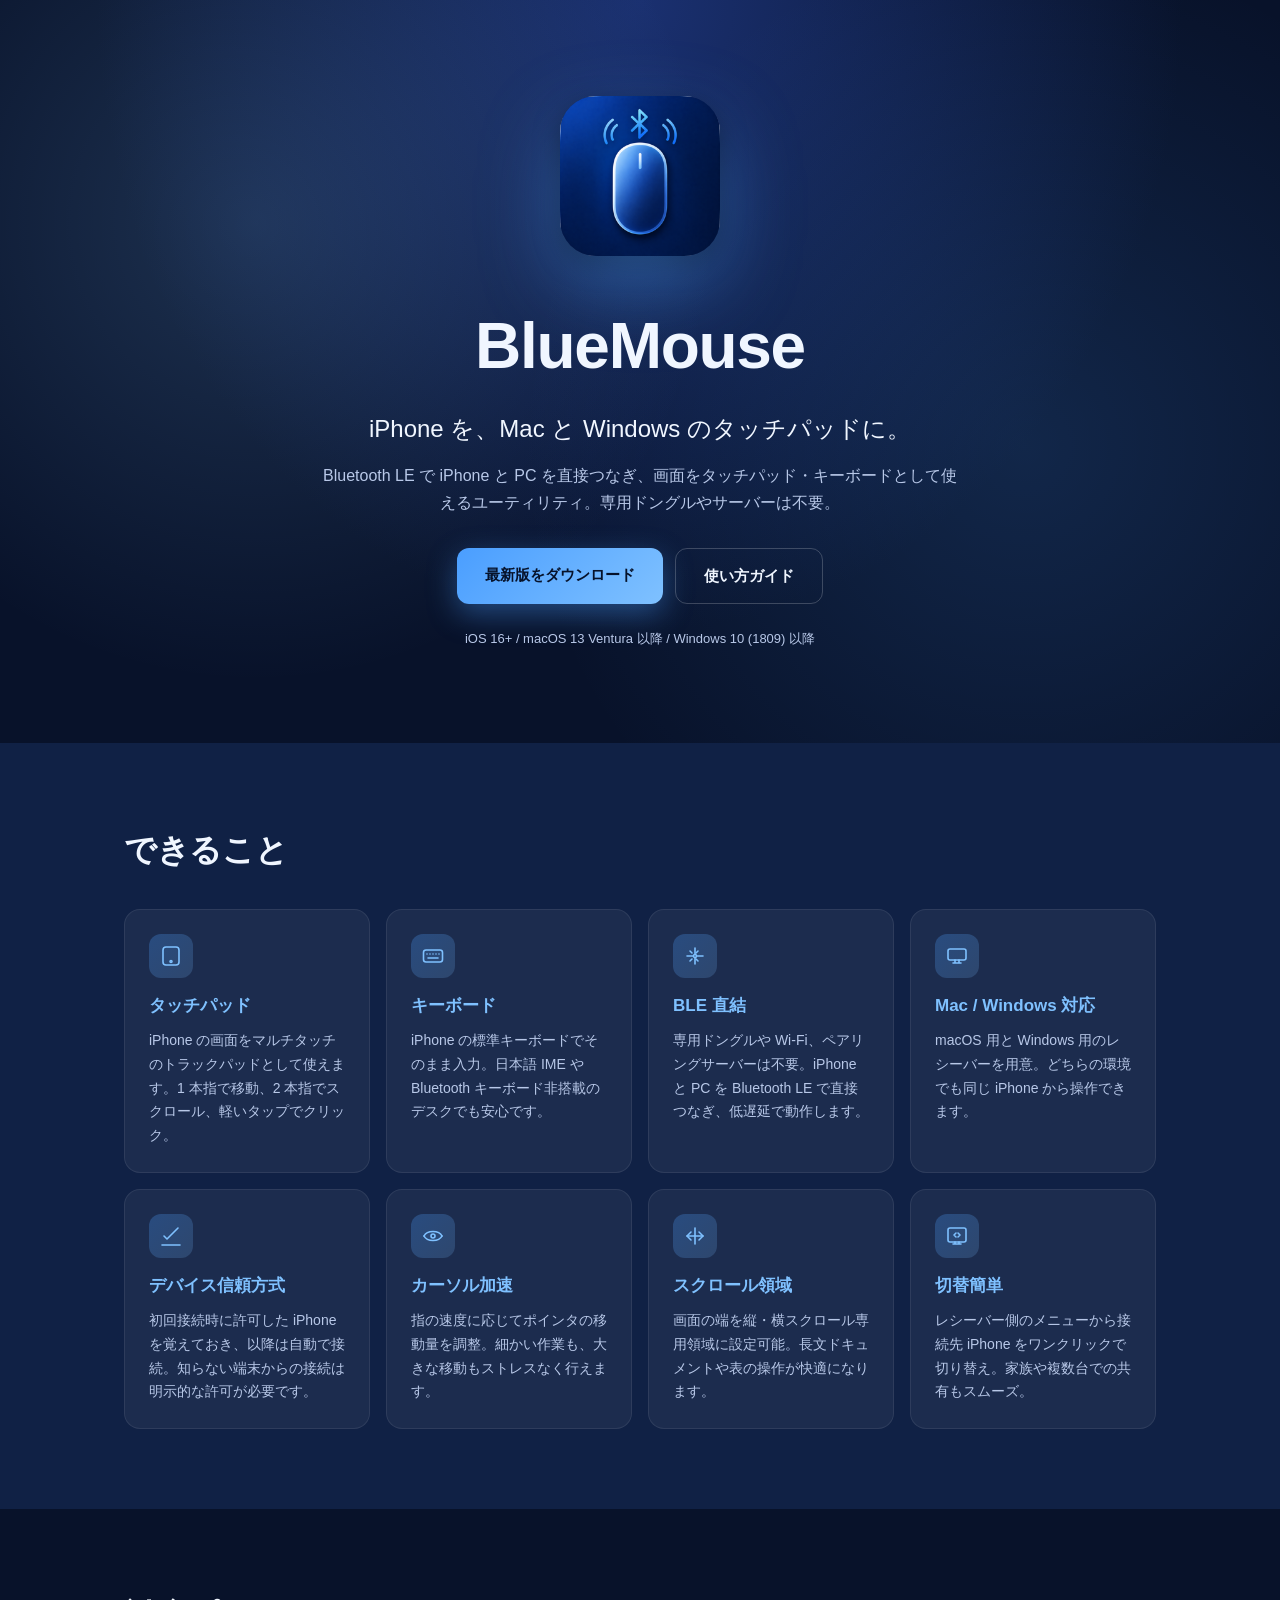
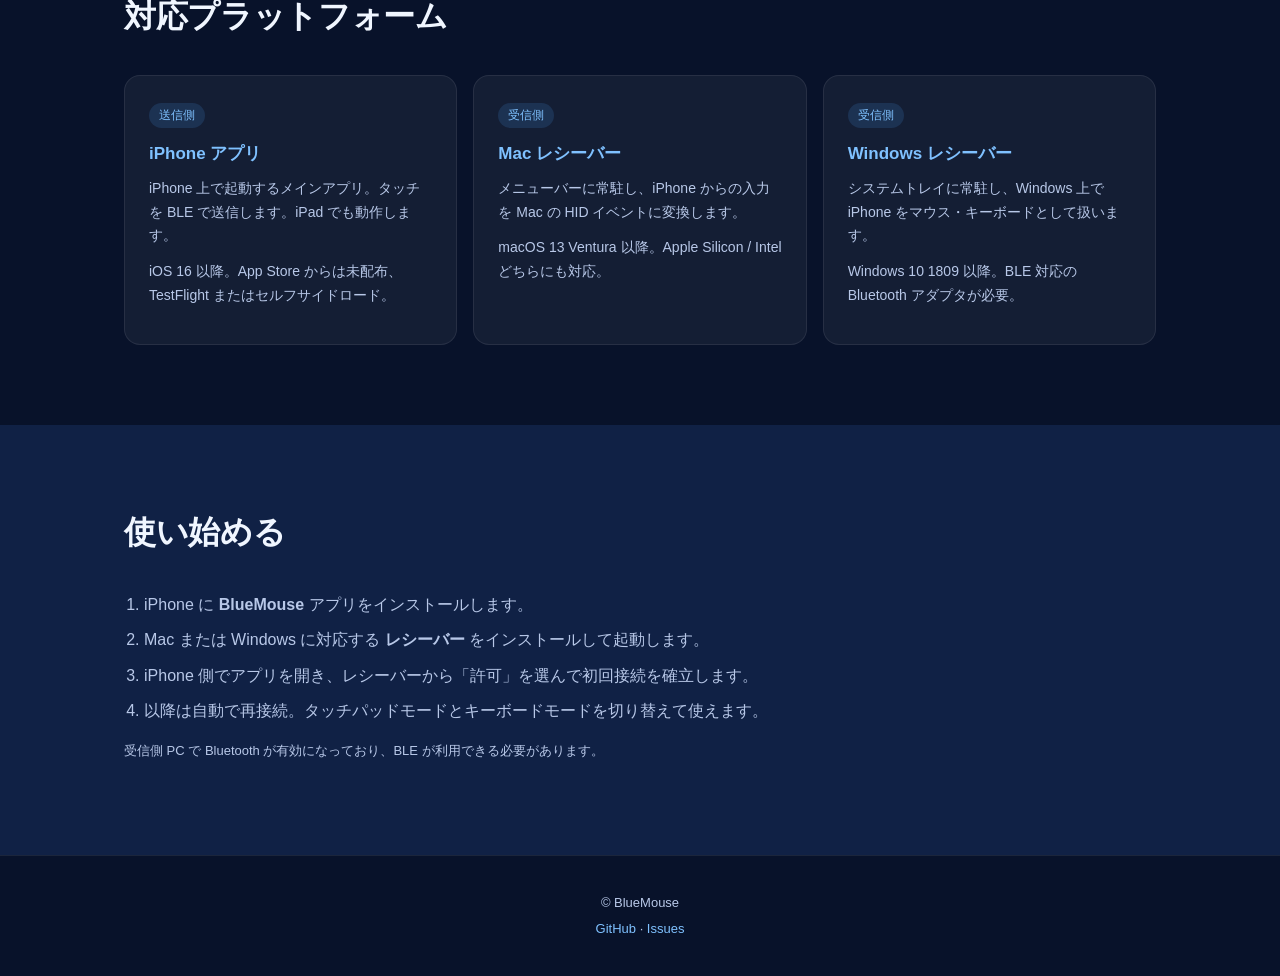
==== docs/index.html @ d8cfebe4 "feat: 初回ランディングページ追加（README + docs/index.html + guide.html）" ====
<!DOCTYPE html>
<html lang="ja">
<head>
<meta charset="UTF-8">
<meta name="viewport" content="width=device-width, initial-scale=1">
<title>BlueMouse — iPhone を Mac / Windows のタッチパッドに。</title>
<meta name="description" content="BlueMouse は iPhone を Bluetooth LE 経由で Mac / Windows のワイヤレストラックパッド・キーボードとして使えるアプリです。">
<meta property="og:title" content="BlueMouse">
<meta property="og:description" content="iPhone を Mac / Windows のタッチパッドに。">
<meta property="og:image" content="https://piggest.github.io/BlueMouse/icon.png">
<meta property="og:type" content="website">
<meta property="og:url" content="https://piggest.github.io/BlueMouse/">
<meta name="twitter:card" content="summary_large_image">
<link rel="icon" type="image/png" href="icon.png">
<link rel="apple-touch-icon" href="icon.png">
<link rel="stylesheet" href="style.css">
</head>
<body>
<header class="hero">
  <div class="container">
    <img class="hero__icon" src="icon-256.png" alt="BlueMouse" width="160" height="160">
    <h1 class="hero__title">BlueMouse</h1>
    <p class="hero__lede">iPhone を、Mac と Windows のタッチパッドに。</p>
    <p class="hero__sub">Bluetooth LE で iPhone と PC を直接つなぎ、画面をタッチパッド・キーボードとして使えるユーティリティ。専用ドングルやサーバーは不要。</p>
    <div class="hero__cta">
      <a class="btn btn--primary" href="https://github.com/piggest/BlueMouse/releases/latest">最新版をダウンロード</a>
      <a class="btn btn--ghost" href="guide.html">使い方ガイド</a>
    </div>
    <p class="hero__meta">iOS 16+ / macOS 13 Ventura 以降 / Windows 10 (1809) 以降</p>
  </div>
</header>

<section class="features">
  <div class="container">
    <h2 class="section__title">できること</h2>
    <ul class="cards">
      <li class="card">
        <span class="card__icon" aria-hidden="true">
          <svg viewBox="0 0 24 24" fill="none" stroke="currentColor" stroke-width="1.6" stroke-linecap="round" stroke-linejoin="round">
            <rect x="4" y="3" width="16" height="18" rx="3"/>
            <circle cx="12" cy="17.5" r="1"/>
          </svg>
        </span>
        <h3>タッチパッド</h3><p>iPhone の画面をマルチタッチのトラックパッドとして使えます。1 本指で移動、2 本指でスクロール、軽いタップでクリック。</p>
      </li>
      <li class="card">
        <span class="card__icon" aria-hidden="true">
          <svg viewBox="0 0 24 24" fill="none" stroke="currentColor" stroke-width="1.6" stroke-linecap="round" stroke-linejoin="round">
            <rect x="2.5" y="6" width="19" height="12" rx="2.5"/>
            <path d="M6 10h.01M9 10h.01M12 10h.01M15 10h.01M18 10h.01M7 14h10"/>
          </svg>
        </span>
        <h3>キーボード</h3><p>iPhone の標準キーボードでそのまま入力。日本語 IME や Bluetooth キーボード非搭載のデスクでも安心です。</p>
      </li>
      <li class="card">
        <span class="card__icon" aria-hidden="true">
          <svg viewBox="0 0 24 24" fill="none" stroke="currentColor" stroke-width="1.6" stroke-linecap="round" stroke-linejoin="round">
            <path d="M12 4v6M12 14v6M4 12h6M14 12h6"/>
            <circle cx="12" cy="12" r="1.5"/>
            <path d="M7 7l2 2M15 7l-2 2M7 17l2-2M15 17l-2-2"/>
          </svg>
        </span>
        <h3>BLE 直結</h3><p>専用ドングルや Wi-Fi、ペアリングサーバーは不要。iPhone と PC を Bluetooth LE で直接つなぎ、低遅延で動作します。</p>
      </li>
      <li class="card">
        <span class="card__icon" aria-hidden="true">
          <svg viewBox="0 0 24 24" fill="none" stroke="currentColor" stroke-width="1.6" stroke-linecap="round" stroke-linejoin="round">
            <rect x="3" y="5" width="18" height="11" rx="2"/>
            <path d="M8 19h8M10 16v3M14 16v3"/>
          </svg>
        </span>
        <h3>Mac / Windows 対応</h3><p>macOS 用と Windows 用のレシーバーを用意。どちらの環境でも同じ iPhone から操作できます。</p>
      </li>
      <li class="card">
        <span class="card__icon" aria-hidden="true">
          <svg viewBox="0 0 24 24" fill="none" stroke="currentColor" stroke-width="1.6" stroke-linecap="round" stroke-linejoin="round">
            <path d="M5 12l3 3 11-11"/>
            <path d="M3 21h18"/>
          </svg>
        </span>
        <h3>デバイス信頼方式</h3><p>初回接続時に許可した iPhone を覚えておき、以降は自動で接続。知らない端末からの接続は明示的な許可が必要です。</p>
      </li>
      <li class="card">
        <span class="card__icon" aria-hidden="true">
          <svg viewBox="0 0 24 24" fill="none" stroke="currentColor" stroke-width="1.6" stroke-linecap="round" stroke-linejoin="round">
            <path d="M3 12c3-6 15-6 18 0"/>
            <path d="M3 12c3 6 15 6 18 0"/>
            <circle cx="12" cy="12" r="2"/>
          </svg>
        </span>
        <h3>カーソル加速</h3><p>指の速度に応じてポインタの移動量を調整。細かい作業も、大きな移動もストレスなく行えます。</p>
      </li>
      <li class="card">
        <span class="card__icon" aria-hidden="true">
          <svg viewBox="0 0 24 24" fill="none" stroke="currentColor" stroke-width="1.6" stroke-linecap="round" stroke-linejoin="round">
            <path d="M4 12h16"/>
            <path d="M12 4v16"/>
            <path d="M16 8l4 4-4 4"/>
            <path d="M8 16l-4-4 4-4"/>
          </svg>
        </span>
        <h3>スクロール領域</h3><p>画面の端を縦・横スクロール専用領域に設定可能。長文ドキュメントや表の操作が快適になります。</p>
      </li>
      <li class="card">
        <span class="card__icon" aria-hidden="true">
          <svg viewBox="0 0 24 24" fill="none" stroke="currentColor" stroke-width="1.6" stroke-linecap="round" stroke-linejoin="round">
            <rect x="3" y="4" width="18" height="14" rx="2"/>
            <path d="M8 20h8M10 18v2M14 18v2"/>
            <path d="M11 9l-2 2 2 2M13 9l2 2-2 2"/>
          </svg>
        </span>
        <h3>切替簡単</h3><p>レシーバー側のメニューから接続先 iPhone をワンクリックで切り替え。家族や複数台での共有もスムーズ。</p>
      </li>
    </ul>
  </div>
</section>

<section class="platforms">
  <div class="container">
    <h2 class="section__title">対応プラットフォーム</h2>
    <div class="platform-grid">
      <div class="platform">
        <span class="platform__tag">送信側</span>
        <h3>iPhone アプリ</h3>
        <p>iPhone 上で起動するメインアプリ。タッチを BLE で送信します。iPad でも動作します。</p>
        <p class="note">iOS 16 以降。App Store からは未配布、TestFlight またはセルフサイドロード。</p>
      </div>
      <div class="platform">
        <span class="platform__tag">受信側</span>
        <h3>Mac レシーバー</h3>
        <p>メニューバーに常駐し、iPhone からの入力を Mac の HID イベントに変換します。</p>
        <p class="note">macOS 13 Ventura 以降。Apple Silicon / Intel どちらにも対応。</p>
      </div>
      <div class="platform">
        <span class="platform__tag">受信側</span>
        <h3>Windows レシーバー</h3>
        <p>システムトレイに常駐し、Windows 上で iPhone をマウス・キーボードとして扱います。</p>
        <p class="note">Windows 10 1809 以降。BLE 対応の Bluetooth アダプタが必要。</p>
      </div>
    </div>
  </div>
</section>

<section class="install">
  <div class="container">
    <h2 class="section__title">使い始める</h2>
    <ol class="steps">
      <li>iPhone に <strong>BlueMouse</strong> アプリをインストールします。</li>
      <li>Mac または Windows に対応する <strong>レシーバー</strong> をインストールして起動します。</li>
      <li>iPhone 側でアプリを開き、レシーバーから「許可」を選んで初回接続を確立します。</li>
      <li>以降は自動で再接続。タッチパッドモードとキーボードモードを切り替えて使えます。</li>
    </ol>
    <p class="note">受信側 PC で Bluetooth が有効になっており、BLE が利用できる必要があります。</p>
  </div>
</section>

<footer class="footer">
  <div class="container">
    <p>© BlueMouse</p>
    <p><a href="https://github.com/piggest/BlueMouse">GitHub</a> · <a href="https://github.com/piggest/BlueMouse/issues">Issues</a></p>
  </div>
</footer>
</body>
</html>
---- docs/style.css ----
:root {
  --bg: #08122a;
  --bg-2: #102145;
  --fg: #f0f6ff;
  --fg-muted: #b8c8e8;
  --accent: #4a9eff;
  --accent-2: #7fc1ff;
  --card: rgba(255, 255, 255, 0.05);
  --card-border: rgba(255, 255, 255, 0.08);
  --max-width: 1080px;
}

* { box-sizing: border-box; }

html { scroll-behavior: smooth; }

body {
  margin: 0;
  font-family: -apple-system, BlinkMacSystemFont, "Helvetica Neue", "Hiragino Sans", "Yu Gothic UI", sans-serif;
  background: var(--bg);
  color: var(--fg);
  line-height: 1.7;
  -webkit-font-smoothing: antialiased;
}

a { color: var(--accent-2); text-decoration: none; }
a:hover { text-decoration: underline; }

.container {
  max-width: var(--max-width);
  margin: 0 auto;
  padding: 0 24px;
}

/* Hero */
.hero {
  background: radial-gradient(ellipse at top, #1a3070 0%, var(--bg) 60%);
  padding: 96px 0 80px;
  text-align: center;
  position: relative;
  overflow: hidden;
}

.hero::before {
  content: "";
  position: absolute;
  inset: 0;
  background: radial-gradient(circle at 20% 30%, rgba(127, 193, 255, 0.18), transparent 40%),
              radial-gradient(circle at 80% 60%, rgba(74, 158, 255, 0.15), transparent 45%);
  pointer-events: none;
}

.hero > .container { position: relative; }

.hero__icon {
  width: 160px; height: 160px;
  border-radius: 36px;
  box-shadow: 0 30px 80px rgba(74, 158, 255, 0.45),
              0 8px 24px rgba(0, 0, 0, 0.5);
}

.hero__title {
  font-size: clamp(40px, 6vw, 64px);
  margin: 28px 0 8px;
  letter-spacing: -0.02em;
  font-weight: 700;
}

.hero__lede {
  font-size: clamp(18px, 2.4vw, 24px);
  margin: 0 0 12px;
  color: var(--fg);
}

.hero__sub {
  margin: 0 auto 32px;
  max-width: 640px;
  color: var(--fg-muted);
  font-size: 16px;
}

.hero__cta {
  display: flex;
  gap: 12px;
  justify-content: center;
  flex-wrap: wrap;
}

.btn {
  display: inline-block;
  padding: 14px 28px;
  border-radius: 12px;
  font-weight: 600;
  font-size: 15px;
  transition: transform 0.15s ease, box-shadow 0.2s ease;
}

.btn--primary {
  background: linear-gradient(135deg, var(--accent), var(--accent-2));
  color: #06122a;
  box-shadow: 0 10px 30px rgba(74, 158, 255, 0.4);
}
.btn--primary:hover { transform: translateY(-2px); text-decoration: none; }

.btn--ghost {
  background: transparent;
  color: var(--fg);
  border: 1px solid rgba(255, 255, 255, 0.2);
}
.btn--ghost:hover { background: rgba(255, 255, 255, 0.05); text-decoration: none; }

.hero__meta {
  margin-top: 24px;
  font-size: 13px;
  color: var(--fg-muted);
}

/* Sections */
.section__title {
  font-size: clamp(24px, 3.5vw, 32px);
  margin: 0 0 32px;
  letter-spacing: -0.01em;
}

.features { padding: 80px 0; background: var(--bg-2); }

.cards {
  list-style: none;
  padding: 0;
  margin: 0;
  display: grid;
  grid-template-columns: repeat(auto-fit, minmax(220px, 1fr));
  gap: 16px;
}

.card {
  background: var(--card);
  border: 1px solid var(--card-border);
  border-radius: 16px;
  padding: 24px;
  transition: border-color 0.2s ease, transform 0.2s ease;
}
.card:hover { border-color: var(--accent); transform: translateY(-2px); }
.card__icon {
  display: inline-flex;
  align-items: center;
  justify-content: center;
  width: 44px;
  height: 44px;
  border-radius: 12px;
  background: linear-gradient(135deg, rgba(74, 158, 255, 0.28), rgba(127, 193, 255, 0.18));
  color: var(--accent-2);
  margin-bottom: 14px;
}
.card__icon svg { width: 24px; height: 24px; }
.card h3 { margin: 0 0 8px; font-size: 17px; color: var(--accent-2); }
.card p { margin: 0; color: var(--fg-muted); font-size: 14px; }

/* Platforms */
.platforms { padding: 80px 0; }
.platform-grid {
  display: grid;
  grid-template-columns: repeat(auto-fit, minmax(260px, 1fr));
  gap: 16px;
}
.platform {
  background: var(--card);
  border: 1px solid var(--card-border);
  border-radius: 16px;
  padding: 24px;
}
.platform h3 {
  margin: 0 0 8px;
  font-size: 17px;
  color: var(--accent-2);
}
.platform p { margin: 0 0 12px; color: var(--fg-muted); font-size: 14px; }
.platform__tag {
  display: inline-block;
  padding: 2px 10px;
  border-radius: 999px;
  font-size: 12px;
  background: rgba(74, 158, 255, 0.15);
  color: var(--accent-2);
  margin-bottom: 12px;
}

/* Install */
.install { padding: 80px 0; background: var(--bg-2); }
.steps { padding-left: 20px; color: var(--fg-muted); }
.steps li { margin-bottom: 8px; }
.steps code {
  background: rgba(255, 255, 255, 0.08);
  padding: 2px 8px;
  border-radius: 6px;
  font-family: "SF Mono", Menlo, monospace;
  font-size: 0.92em;
}
.note { margin-top: 16px; font-size: 13px; color: var(--fg-muted); }

/* Footer */
.footer {
  padding: 32px 0;
  text-align: center;
  color: var(--fg-muted);
  font-size: 13px;
  border-top: 1px solid var(--card-border);
}
.footer p { margin: 4px 0; }
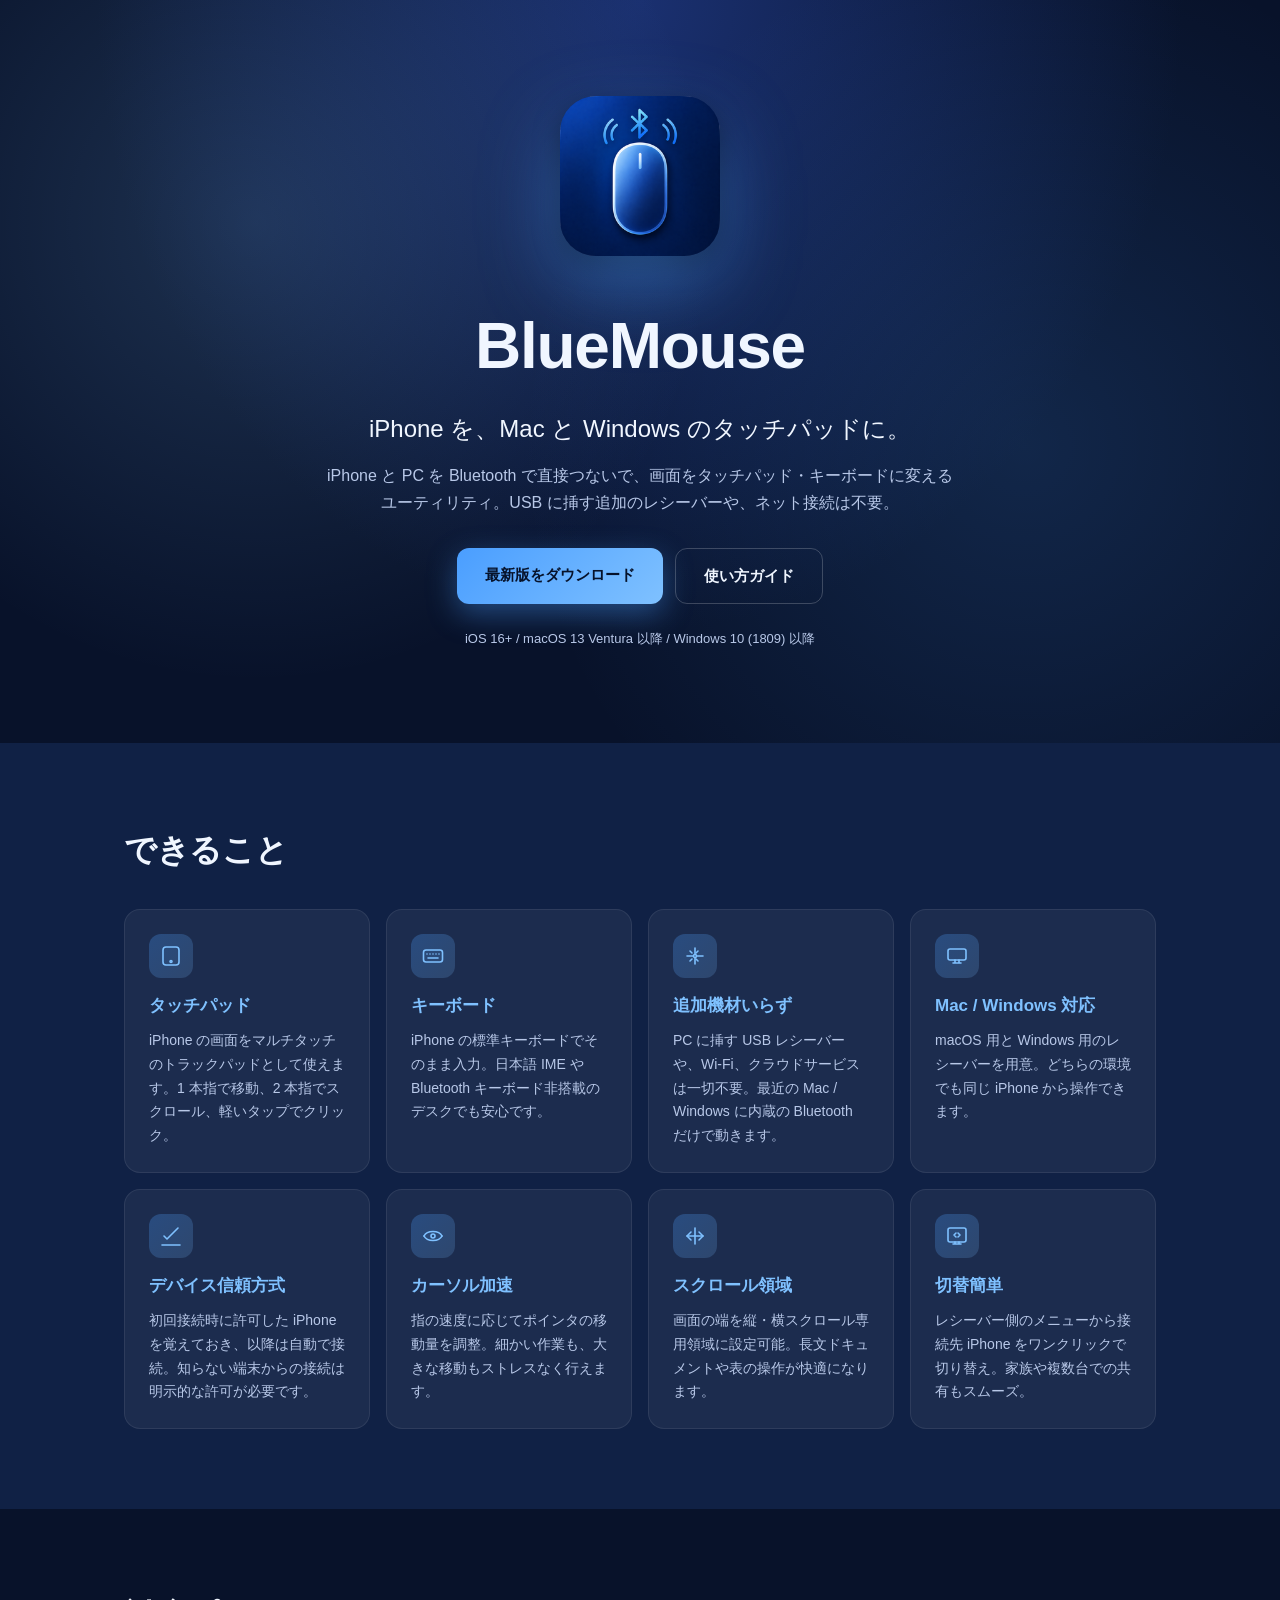
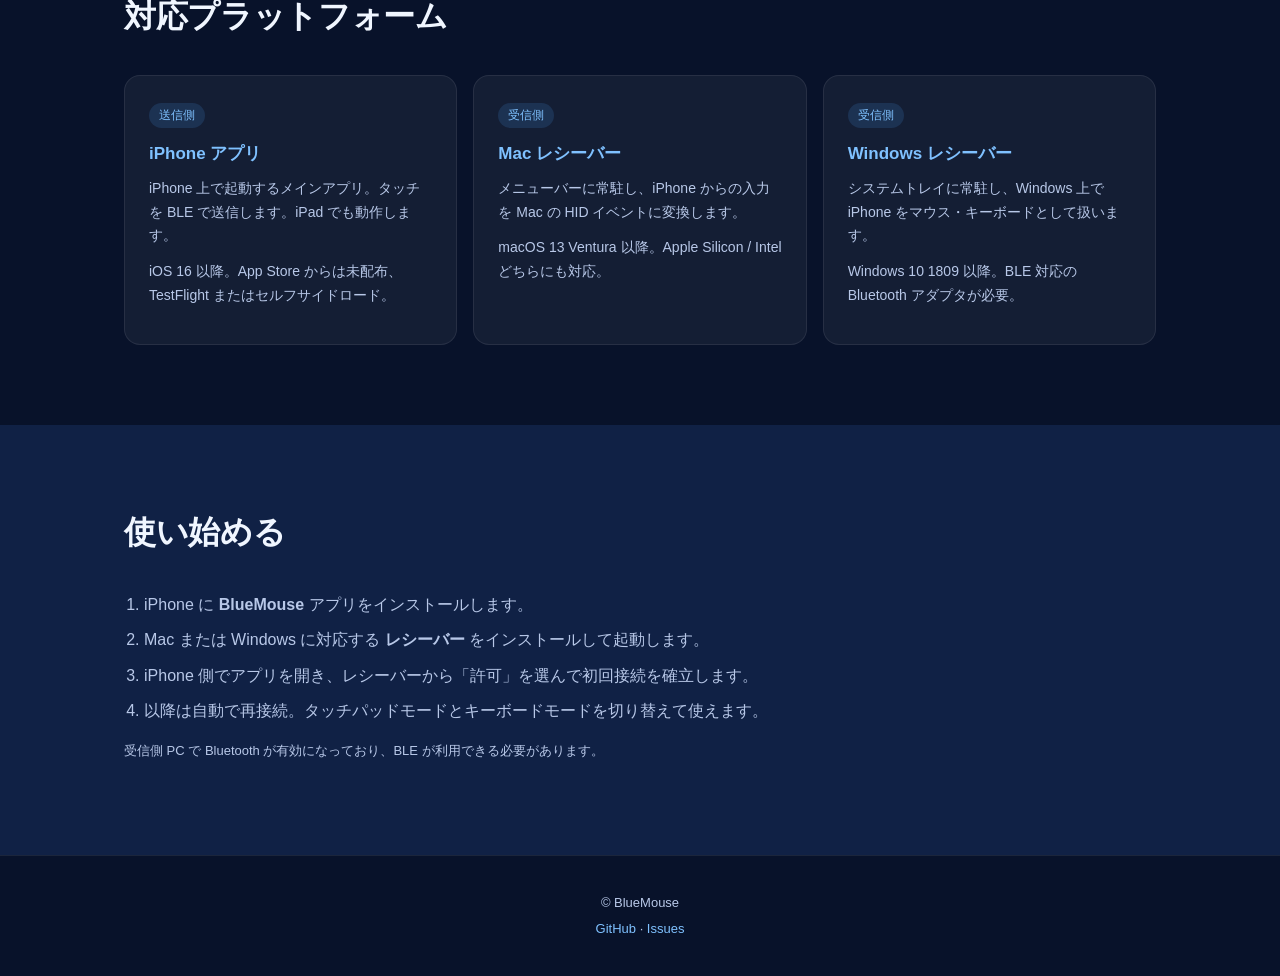
==== commit ff000aa8: "docs: 「専用ドングル」表現を一般向けに言い換え" ====
--- a/docs/index.html
+++ b/docs/index.html
@@ -21,7 +21,7 @@
     <img class="hero__icon" src="icon-256.png" alt="BlueMouse" width="160" height="160">
     <h1 class="hero__title">BlueMouse</h1>
     <p class="hero__lede">iPhone を、Mac と Windows のタッチパッドに。</p>
-    <p class="hero__sub">Bluetooth LE で iPhone と PC を直接つなぎ、画面をタッチパッド・キーボードとして使えるユーティリティ。専用ドングルやサーバーは不要。</p>
+    <p class="hero__sub">iPhone と PC を Bluetooth で直接つないで、画面をタッチパッド・キーボードに変えるユーティリティ。USB に挿す追加のレシーバーや、ネット接続は不要。</p>
     <div class="hero__cta">
       <a class="btn btn--primary" href="https://github.com/piggest/BlueMouse/releases/latest">最新版をダウンロード</a>
       <a class="btn btn--ghost" href="guide.html">使い方ガイド</a>
@@ -60,7 +60,7 @@
             <path d="M7 7l2 2M15 7l-2 2M7 17l2-2M15 17l-2-2"/>
           </svg>
         </span>
-        <h3>BLE 直結</h3><p>専用ドングルや Wi-Fi、ペアリングサーバーは不要。iPhone と PC を Bluetooth LE で直接つなぎ、低遅延で動作します。</p>
+        <h3>追加機材いらず</h3><p>PC に挿す USB レシーバーや、Wi-Fi、クラウドサービスは一切不要。最近の Mac / Windows に内蔵の Bluetooth だけで動きます。</p>
       </li>
       <li class="card">
         <span class="card__icon" aria-hidden="true">
